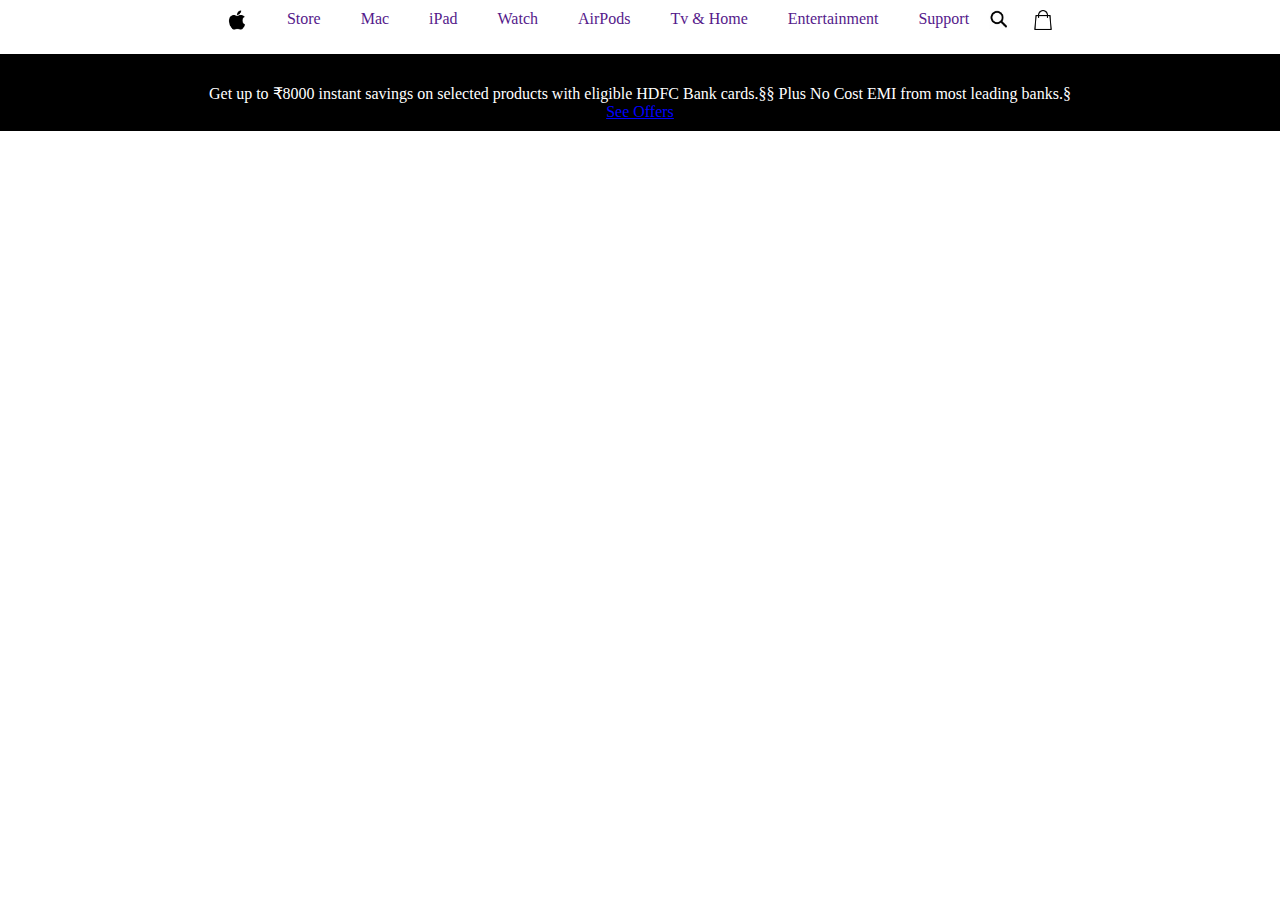
==== Building Apple Clone/index.html @ bb15b6d2 "create Apple website clone" ====
<!DOCTYPE html>
<html lang="en">
<head>
    <meta charset="UTF-8">
    <meta name="viewport" content="width=device-width, initial-scale=1.0">
    <link rel="stylesheet" href="./index.css">
    <title>Apple Clone</title>
</head>
<body>
    <div class="container">
        <div class="navbar">
            <div class="logo">
                <img src="./images/png-apple-logo-9711.png" alt="logo">
            </div>
            <ul>
                <li><a href="">Store</a></li>
                <li><a href="">Mac</a></li>
                <li><a href="">iPad</a></li>
                <li><a href="">Watch</a></li>
                <li><a href="">AirPods</a></li>
                <li><a href="">Tv & Home</a></li>
                <li><a href="">Entertainment</a></li>
                <li><a href="">Support</a></li>
            </ul>
            <div class="nav_icon">
                <img src="./images/search-icon-png-9969(1).png" alt="search">
                <img src="./images/shopping-bag.png" alt="shooping">
            </div>
        </div>
        <div class="offers">
            <p>Get up to ₹8000 instant savings on selected products with eligible HDFC Bank cards.§§ Plus No Cost EMI from most leading banks.§</p>
            <a href="#">See Offers</a>
        </div>
        <div class="back-video">
            <video autoplay loop muted play-inline>
                <source src="./videos/y2mate.com - iPhone Xr Official Trailer_1080p(1).mp4" type="video/mp4">
            </video>
        </div>
    </div>

    <div class="section">
        
    </div>












    <script src="./script.js"></script>
</body>
</html>
---- Building Apple Clone/index.css ----
@import url('https://fonts.googleapis.com/css2?family=Comfortaa:wght@500&family=Poiret+One&family=Poppins:ital,wght@0,100;0,200;0,300;0,400;0,500;0,900;1,100;1,200;1,300;1,400;1,500;1,600;1,700;1,900&family=Roboto&display=swap');

*{
    margin: 0;
    padding: 0;
    box-sizing: border-box;
}

.navbar .logo img{
    height: 20px;
}

.navbar .nav_icon img{
    height: 20px;
    margin-left: 20px;
}

.navbar{
    display: flex;
    justify-content: center;
    padding-top: 10px;
}

.navbar ul{
    display: flex;
    list-style: none;
}

.navbar ul li{
    margin-left: 40px;
    
}

.navbar ul li a{
    text-decoration: none;
}

.offers{
    padding-top: 30px;
    text-align: center;
    background-color: black;
    color: white;
    margin-top: 20px;
    padding-bottom: 10px;
}

.offers a{
    color: blue;
}

.back-video video{
    width: 100%;
}
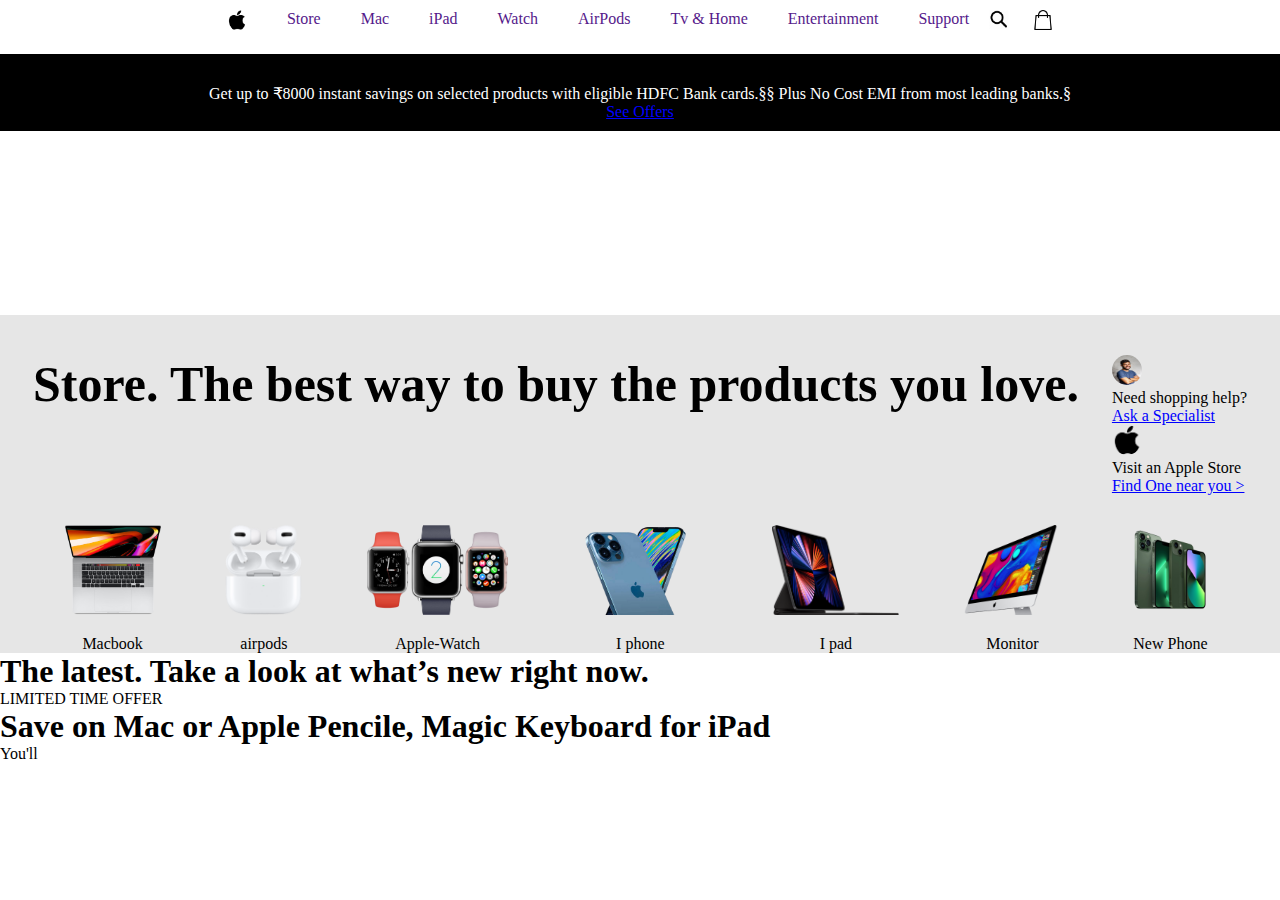
==== commit 7ab7779c: "Add titles and products" ====
--- a/Building Apple Clone/index.html
+++ b/Building Apple Clone/index.html
@@ -8,6 +8,7 @@
 </head>
 <body>
     <div class="container">
+
         <div class="navbar">
             <div class="logo">
                 <img src="./images/png-apple-logo-9711.png" alt="logo">
@@ -36,11 +37,65 @@
                 <source src="./videos/y2mate.com - iPhone Xr Official Trailer_1080p(1).mp4" type="video/mp4">
             </video>
         </div>
+
+        <div class="section">
+            <div class="titles">
+                <h1>Store. The best way to buy the products you love.</h1>
+            </div>
+            <div class="service">
+                <img src="./images/pexels-italo-melo-2379004.jpg" alt="service">
+                <p>Need shopping help?</p>
+                <a href="#">Ask a Specialist</a><br>
+                <img src="./images/png-apple-logo-9711.png" alt="service">
+                <p>Visit an Apple Store</p>
+                <a href="#">Find One near you ></a>
+            </div>
+            
+        </div>
+        <div class="products">
+            <div class="product">
+                <img src="./images/5ec26e0b6c295800046c81db.png" alt="laptop">
+                <a href="#">Macbook</a>
+            </div>
+            <div class="product">
+                <img src="./images/airpods-32430.png" alt="airpods">
+                <a href="#">airpods</a>
+            </div>
+            <div class="product">
+                <img src="./images/Apple-Watch-PNG-Transparent.png" alt="Watch">
+                <a href="#">Apple-Watch</a>
+            </div>
+            <div class="product">
+                <img src="./images/darkbomber-552585104b2a15720d3c0b661ce5945c.png" alt=" mobile">
+                <a href="#">I phone</a>
+            </div>
+            <div class="product">
+                <img src="./images/61d4a6218b51e20004664d4c.png" alt="laptop">
+                <a href="#">I pad</a>
+            </div>
+            <div class="product">
+                <img src="./images/kisspng-apple-macbook-pro-intel-apple-imac-retina-4k-21-5-imac-retina-transparent-amp-png-clipart-free-dow-5cb6725ce50a57.7376126715554607009382.png" alt="laptop">
+                <a href="#">Monitor</a>
+            </div>
+            <div class="product">
+                <img src="./images/pngwing.com(1).png" alt="laptop">
+                <a href="#">New Phone</a>
+            </div>
+        </div>
+
+        <div class="card-container">
+            <h1>The latest. Take a look at what’s new right now.</h1>
+            <div class="cards">
+                <div class="card">
+                    <span>LIMITED TIME OFFER</span>
+                    <h1>Save on Mac or Apple Pencile, Magic Keyboard for iPad</h1>
+                    <p>You'll</p>
+                </div>
+            </div>
+        </div>
+
     </div>
 
-    <div class="section">
-        
-    </div>
 
 
 
--- a/Building Apple Clone/index.css
+++ b/Building Apple Clone/index.css
@@ -50,4 +50,49 @@
 
 .back-video video{
     width: 100%;
+}
+
+.service img{
+    height: 30px;
+    border-radius: 50%;
+    width: 30px;
+}
+
+.service a{
+    color: blue;
+}
+
+.section{
+    display: flex;
+    justify-content: space-evenly;
+    padding-top: 40px;
+    background-color: rgba(0, 0, 0, 0.099);
+    margin-top: 30px;
+}
+
+.titles{
+    font-size: 25px;
+}
+
+.products{
+    display: flex;
+    justify-content: space-evenly;
+    padding-top: 30px;
+    background-color: rgba(0, 0, 0, 0.099);
+}
+
+.product img{
+    height: 90px;
+}
+
+.product a{
+    text-decoration: none;
+    color: black;
+    margin-top: 20px;
+}
+
+.product{
+    display: flex;
+    flex-direction: column;
+    align-items: center;
 }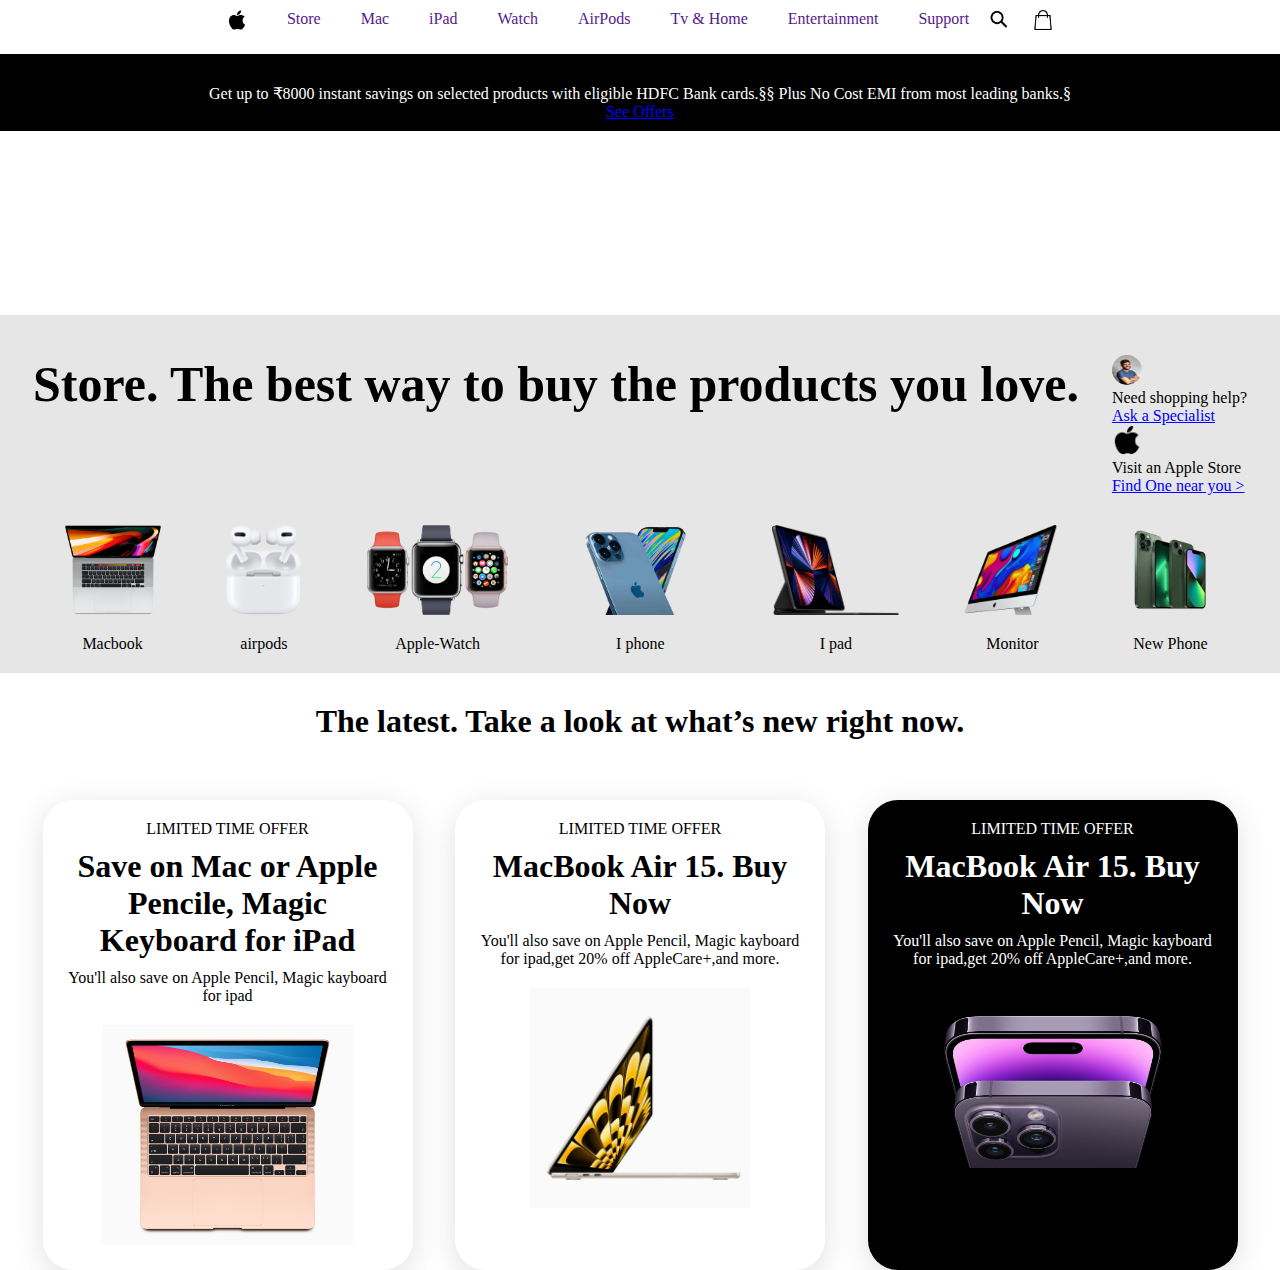
==== commit 17dd851c: "Add card" ====
--- a/Building Apple Clone/index.html
+++ b/Building Apple Clone/index.html
@@ -89,8 +89,22 @@
                 <div class="card">
                     <span>LIMITED TIME OFFER</span>
                     <h1>Save on Mac or Apple Pencile, Magic Keyboard for iPad</h1>
-                    <p>You'll</p>
+                    <p>You'll also save on Apple Pencil, Magic kayboard for ipad</p>
+                    <img src="./images/Apple_new-macbookair-wallpaper-screen_11102020_big.jpg.large.jpg" alt="">
                 </div>
+                <div class="card">
+                    <span>LIMITED TIME OFFER</span>
+                    <h1>MacBook Air 15. Buy Now</h1>
+                    <p>You'll also save on Apple Pencil, Magic kayboard for ipad,get 20% off AppleCare+,and more.</p>
+                    <img src="./images/Apple-WWDC23-MacBook-Air-15-in-hero-230605.jpg.news_app_ed.jpg" alt="">
+                </div>
+                <div style="background-color: black; color: white;" class="card">
+                    <span style="color: white;">LIMITED TIME OFFER</span>
+                    <h1 style="color: white;">MacBook Air 15. Buy Now</h1>
+                    <p style="color: white;">You'll also save on Apple Pencil, Magic kayboard for ipad,get 20% off AppleCare+,and more.</p>
+                    <img style="height: 180px; " src="./images/gsmarena_001.jpg" alt="">
+                </div>
+                
             </div>
         </div>
 
--- a/Building Apple Clone/index.css
+++ b/Building Apple Clone/index.css
@@ -95,4 +95,46 @@
     display: flex;
     flex-direction: column;
     align-items: center;
+    padding-bottom: 20px;
+}
+
+.card img{
+    height: 220px;
+    
+}
+
+.card{
+    height: 470px;
+    width: 370px;
+    text-align: center;
+    padding: 20px;
+    box-shadow: rgba(100, 100, 111, 0.2) 0px 7px 29px 0px;
+    border-radius: 30px;
+    margin-top: 25px;
+    transition: 0.7s;
+}
+
+.card-container{
+    margin-top: 30px;
+    text-align: center;
+}
+
+.card h1{
+    margin-bottom: 10px;
+    margin-top: 10px;
+}
+
+.card p{
+    margin-bottom: 20px;
+}
+
+.cards{
+    display: flex;
+    justify-content: space-evenly;
+    margin-top: 35px;
+}
+
+.card:hover{
+    transform: scale(1.1);
+    cursor: pointer;
 }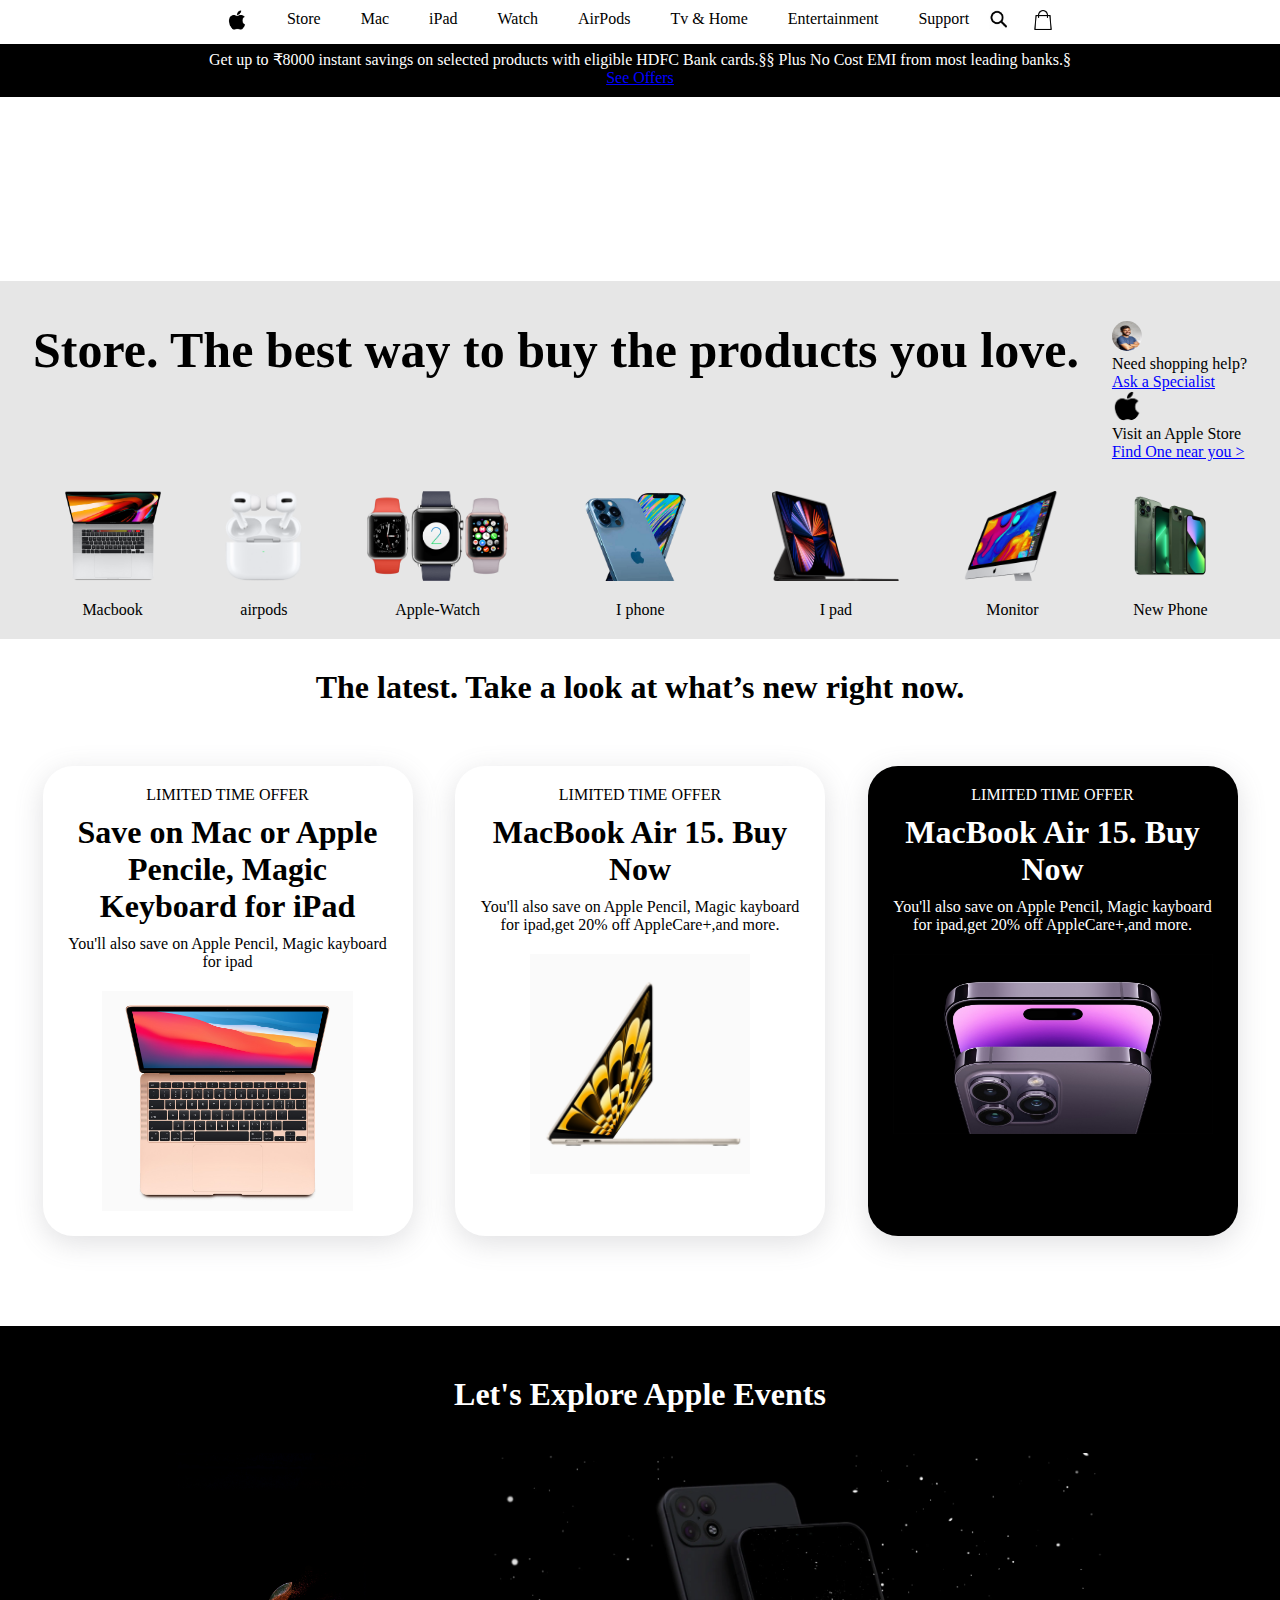
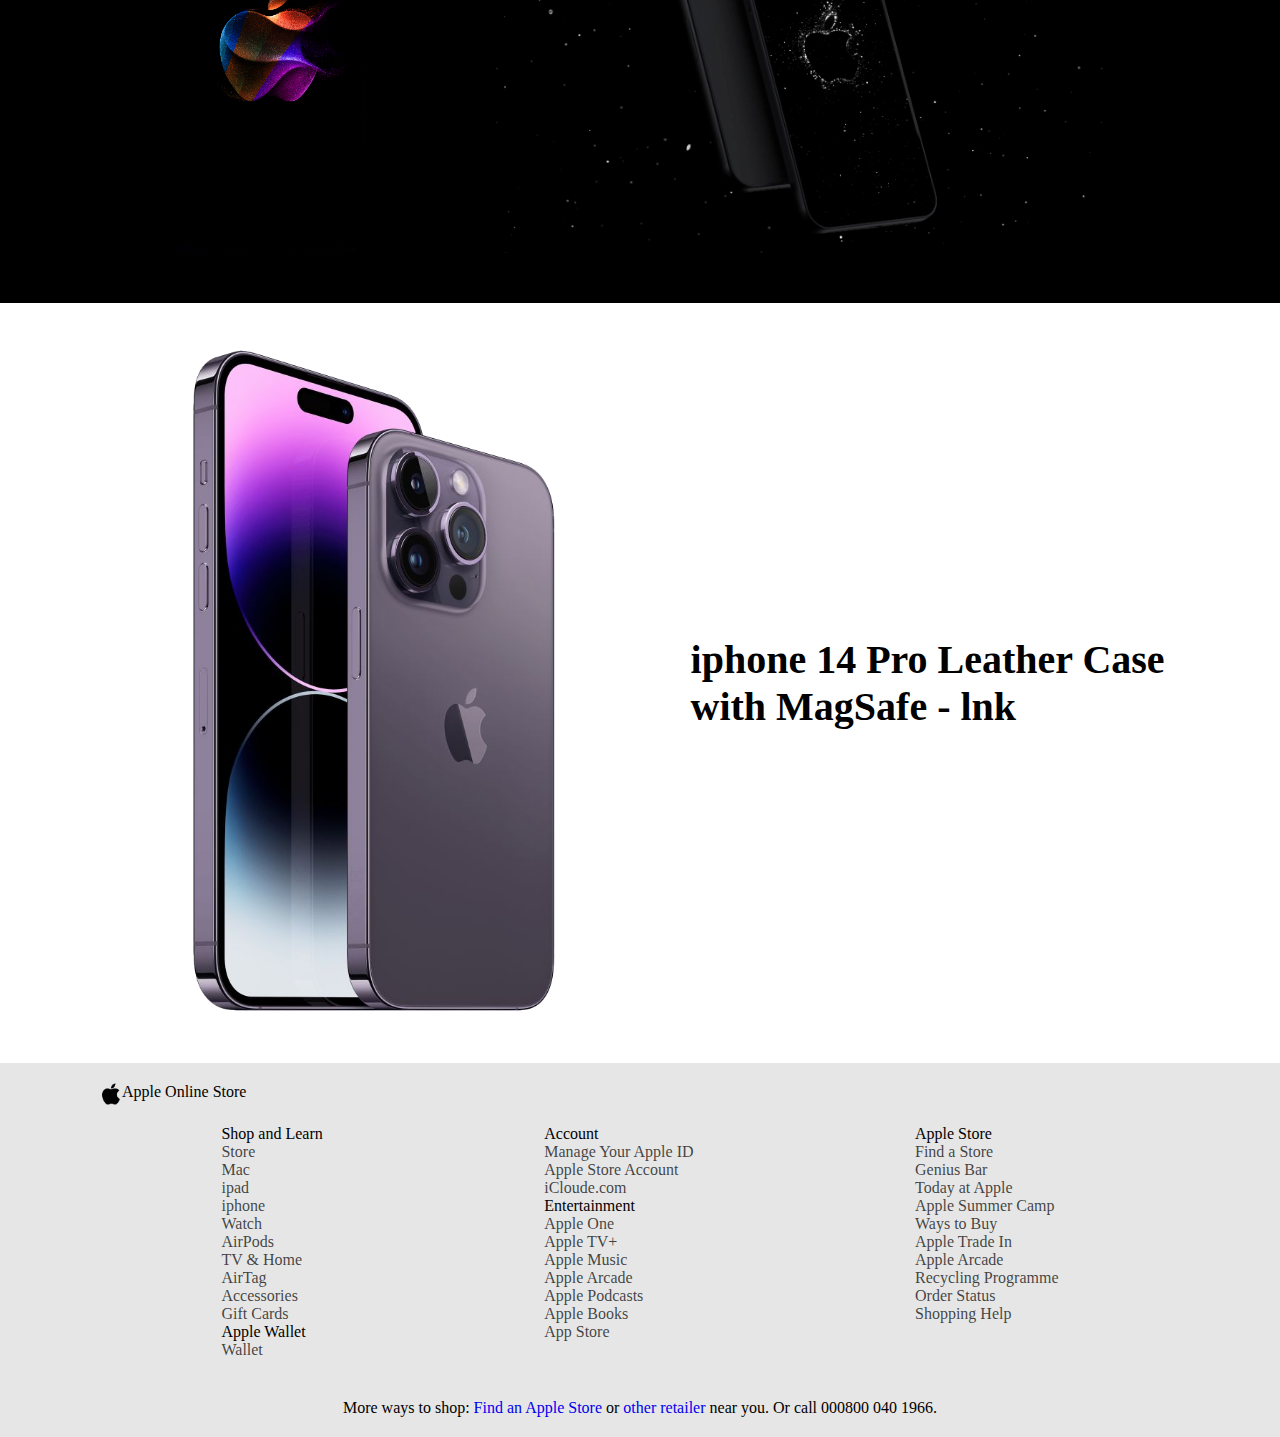
==== commit fef6b7b0: "Add section-3" ====
--- a/Building Apple Clone/index.html
+++ b/Building Apple Clone/index.html
@@ -90,34 +90,102 @@
                     <span>LIMITED TIME OFFER</span>
                     <h1>Save on Mac or Apple Pencile, Magic Keyboard for iPad</h1>
                     <p>You'll also save on Apple Pencil, Magic kayboard for ipad</p>
-                    <img src="./images/Apple_new-macbookair-wallpaper-screen_11102020_big.jpg.large.jpg" alt="">
+                    <img src="./images/Apple_new-macbookair-wallpaper-screen_11102020_big.jpg.large.jpg" alt="mackbook">
                 </div>
                 <div class="card">
                     <span>LIMITED TIME OFFER</span>
                     <h1>MacBook Air 15. Buy Now</h1>
                     <p>You'll also save on Apple Pencil, Magic kayboard for ipad,get 20% off AppleCare+,and more.</p>
-                    <img src="./images/Apple-WWDC23-MacBook-Air-15-in-hero-230605.jpg.news_app_ed.jpg" alt="">
+                    <img src="./images/Apple-WWDC23-MacBook-Air-15-in-hero-230605.jpg.news_app_ed.jpg" alt="mackbook">
                 </div>
                 <div style="background-color: black; color: white;" class="card">
                     <span style="color: white;">LIMITED TIME OFFER</span>
                     <h1 style="color: white;">MacBook Air 15. Buy Now</h1>
                     <p style="color: white;">You'll also save on Apple Pencil, Magic kayboard for ipad,get 20% off AppleCare+,and more.</p>
-                    <img style="height: 180px; " src="./images/gsmarena_001.jpg" alt="">
+                    <img style="height: 180px; " src="./images/gsmarena_001.jpg" alt="iphone">
                 </div>
                 
             </div>
         </div>
 
+        <div class="apple-events">
+            <h1>Let's Explore Apple Events</h1>
+            <div class="event-pictures">
+                <img src="./images/APPLE-EVENT-SEP-2023-WALLPAPER-mod1.jpg" alt="Events">
+                <img src="./images/apple-event-wallpaper-iphone.png" alt="Events">
+            </div>
+        </div>
+
+        <div class="section-3">
+            <img src="./images/iphone-14-mockup-png-890-download-96223.png" alt="">
+            <h1>iphone 14 Pro Leather Case <br>with MagSafe - lnk</h1>
+        </div>
+
+        <div class="menu-items">
+            <div class="store">
+                <img src="./images/png-apple-logo-9711.png" alt="logo">
+                <p>Apple Online Store</p>
+            </div>
+            <div class="menu-list">
+                <ul>
+                    <li>Shop and Learn</li>
+                    <li><a href="#">Store</a></li>
+                    <li><a href="#">Mac</a></li>
+                    <li><a href="#">ipad</a></li>
+                    <li><a href="#">iphone</a></li>
+                    <li><a href="#">Watch</a></li>
+                    <li><a href="#">AirPods</a></li>
+                    <li><a href="#">TV & Home</a></li>
+                    <li><a href="#">AirTag</a></li>
+                    <li><a href="#">Accessories</a></li>
+                    <li><a href="#">Gift Cards</a></li>
+                    <li>Apple Wallet</li>
+                    <li><a href="#">Wallet</a></li>
+                </ul>
+                <ul>
+                    <li>Account</li>
+                    <li><a href="#">Manage Your Apple ID</a></li>
+                    <li><a href="#">Apple Store Account</a></li>
+                    <li><a href="#">iCloude.com</a></li>
+                    <li>Entertainment</li>
+                    <li><a href="#">Apple One</a></li>
+                    <li><a href="#">Apple TV+</a></li>
+                    <li><a href="#">Apple Music</a></li>
+                    <li><a href="#">Apple Arcade</a></li>
+                    <li><a href="#">Apple Podcasts</a></li>
+                    <li><a href="#">Apple Books</a></li>
+                    <li><a href="#">App Store</a></li>
+                </ul>
+                <ul>
+                    <li>Apple Store</li>
+                    <li><a href="#">Find a Store</a></li>
+                    <li><a href="#">Genius Bar</a></li>
+                    <li><a href="#">Today at Apple</a></li>
+                    <li><a href="#">Apple Summer Camp</a></li>
+                    <li><a href="#">Ways to Buy</a></li>
+                    <li><a href="#">Apple Trade In</a></li>
+                    <li><a href="#">Apple Arcade</a></li>
+                    <li><a href="#">Recycling Programme</a></li>
+                    <li><a href="#">Order Status</a></li>
+                    <li><a href="#">Shopping Help</a></li>
+                </ul>
+            </div>
+            <div class="footer">
+                <p>More ways to shop: <a href="#">Find an Apple Store</a> or <a href="#">other retailer</a> near you. Or call 000800 040 1966.</p>
+            </div>
+        </div>
+
     </div>
-
-
-
-
-
-
-
-
-
+     
+    
+    
+    
+    
+    
+    
+    
+    
+    
 
 
 
--- a/Building Apple Clone/index.css
+++ b/Building Apple Clone/index.css
@@ -19,6 +19,12 @@
     display: flex;
     justify-content: center;
     padding-top: 10px;
+    position: fixed;
+    background-color: white;
+    color: black;
+    top: 0%;
+    width: 100%;
+    padding-bottom: 10px;
 }
 
 .navbar ul{
@@ -28,11 +34,11 @@
 
 .navbar ul li{
     margin-left: 40px;
-    
 }
 
 .navbar ul li a{
     text-decoration: none;
+    color: black;
 }
 
 .offers{
@@ -137,4 +143,94 @@
 .card:hover{
     transform: scale(1.1);
     cursor: pointer;
+}
+
+
+.apple-events{
+    background-color: black;
+    color: white;
+    margin-top: 90px;
+    padding: 50px;
+}
+
+.apple-events h1{
+    text-align: center;
+    margin-bottom: 40px;
+}
+
+.apple-events img{
+    height: 400px;
+}
+
+.event-pictures{
+    display: flex;
+    justify-content: space-evenly;
+}
+
+/* section-3 */
+
+.section-3{
+    display: flex;
+    justify-content: space-evenly;
+    align-items: center;
+    margin-top: 30px;
+}
+
+.section-3 img{
+    height: 700px;
+}
+
+.section-3 h1{
+    font-size: 40px;
+}
+
+
+/* menu-items */
+
+.store{
+    display: flex;
+    margin-left: 5rem;
+    padding: 20px;
+    padding-bottom: 20px;
+}
+
+.store img{
+    height: 22px;
+}
+
+.menu-list{
+    display: flex;
+    justify-content: space-evenly;
+}
+
+.menu-list ul{
+    list-style: none;
+    margin-bottom: 20px;
+}
+
+.menu-list ul li{
+    color: rgb(0, 0, 0);
+}
+
+.menu-list ul li a{
+    text-decoration: none;
+    color: rgba(0, 0, 0, 0.729);
+}
+
+.menu-items{
+    margin-top: 30px;
+    background-color: rgba(0, 0, 0, 0.099);
+}
+
+.footer p{
+    text-align: center;
+}
+
+.footer a{
+    text-decoration: none;
+    cursor: pointer;
+}
+
+.footer{
+    padding: 20px;
 }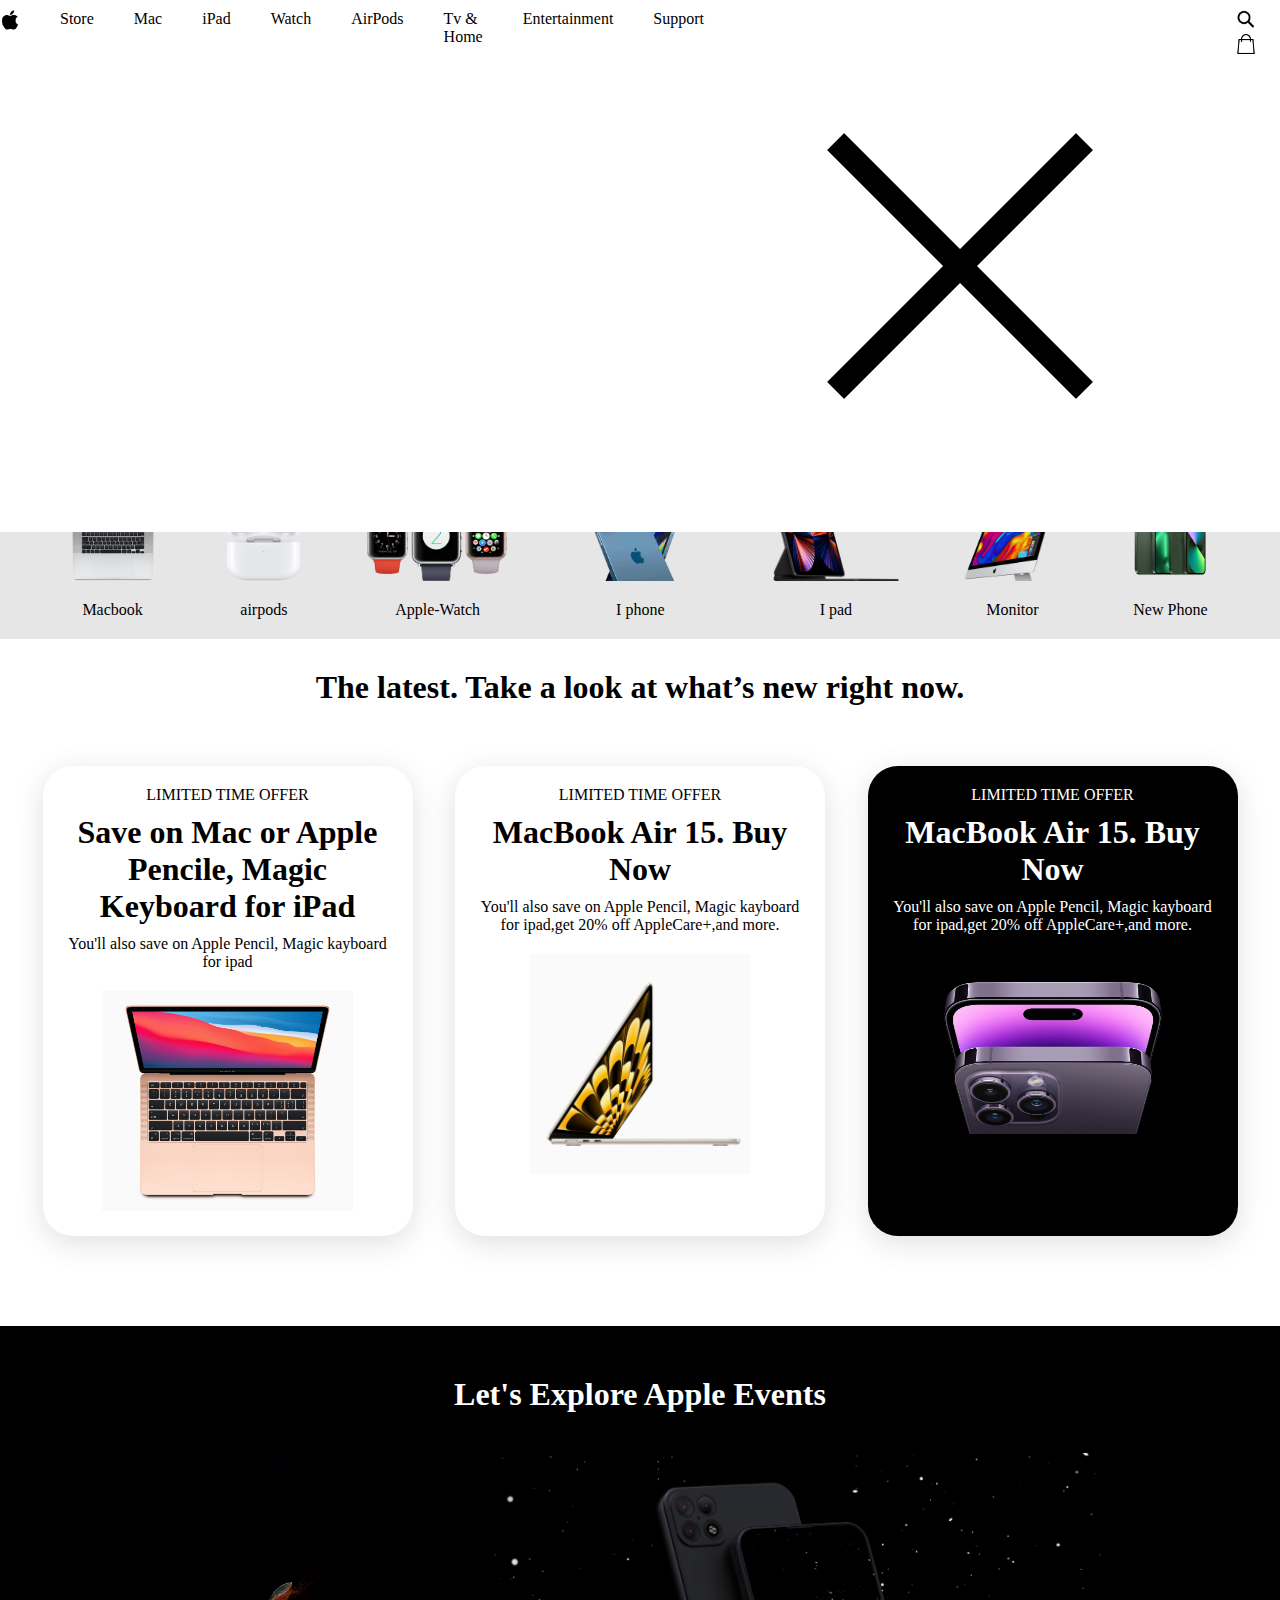
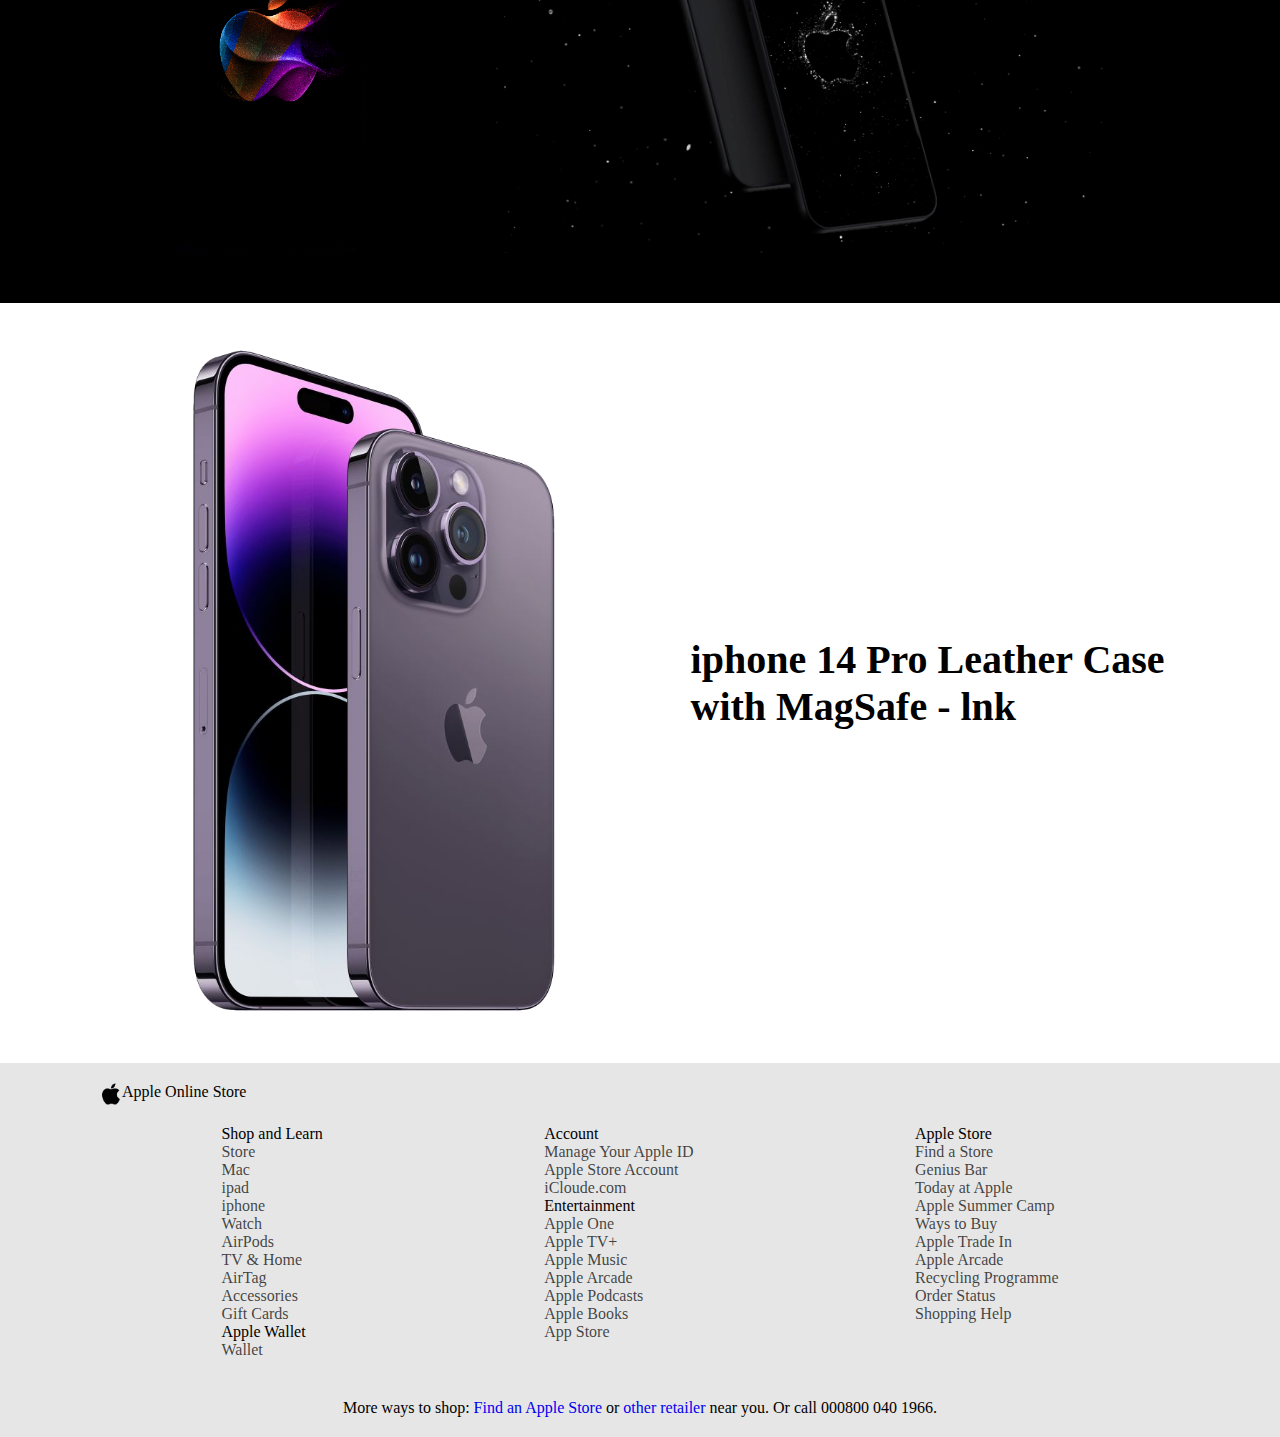
==== commit f5ed8c56: "Add js" ====
--- a/Building Apple Clone/index.html
+++ b/Building Apple Clone/index.html
@@ -13,7 +13,7 @@
             <div class="logo">
                 <img src="./images/png-apple-logo-9711.png" alt="logo">
             </div>
-            <ul>
+            <ul id="nav-list">
                 <li><a href="">Store</a></li>
                 <li><a href="">Mac</a></li>
                 <li><a href="">iPad</a></li>
@@ -22,10 +22,12 @@
                 <li><a href="">Tv & Home</a></li>
                 <li><a href="">Entertainment</a></li>
                 <li><a href="">Support</a></li>
+                <img class="cross" src="./images/close-116-512.png" alt="crosh">
             </ul>
             <div class="nav_icon">
                 <img src="./images/search-icon-png-9969(1).png" alt="search">
                 <img src="./images/shopping-bag.png" alt="shooping">
+                <img class="menuopen" src="./images/hamburger-menu-5.png" alt="menu">
             </div>
         </div>
         <div class="offers">
--- a/Building Apple Clone/index.css
+++ b/Building Apple Clone/index.css
@@ -233,4 +233,43 @@
 
 .footer{
     padding: 20px;
+}
+
+.menuopen{
+    display: none;
+}
+
+@media only screen and (max-width:600px) {
+    .navbar ul{
+        display: none;
+    }
+    .navbar{
+        display: flex;
+        justify-content: space-around;
+    }
+    .navbar ul{
+        display: flex;
+        flex-direction: column;
+        width: 100%;
+        padding-bottom: 40px;
+        position: absolute;
+        background-color: white;
+        opacity: 0;
+    }
+    .navbar ul li{
+        padding-top: 30px;
+    }
+    .menuopen{
+        display: block;
+        position: absolute;
+        right: 4%;
+        top: 25%;
+        height: 25px;
+    }
+    .cross{
+        display: block;
+        position: absolute;
+        right: 4%;
+        height: 25px;
+    }
 }